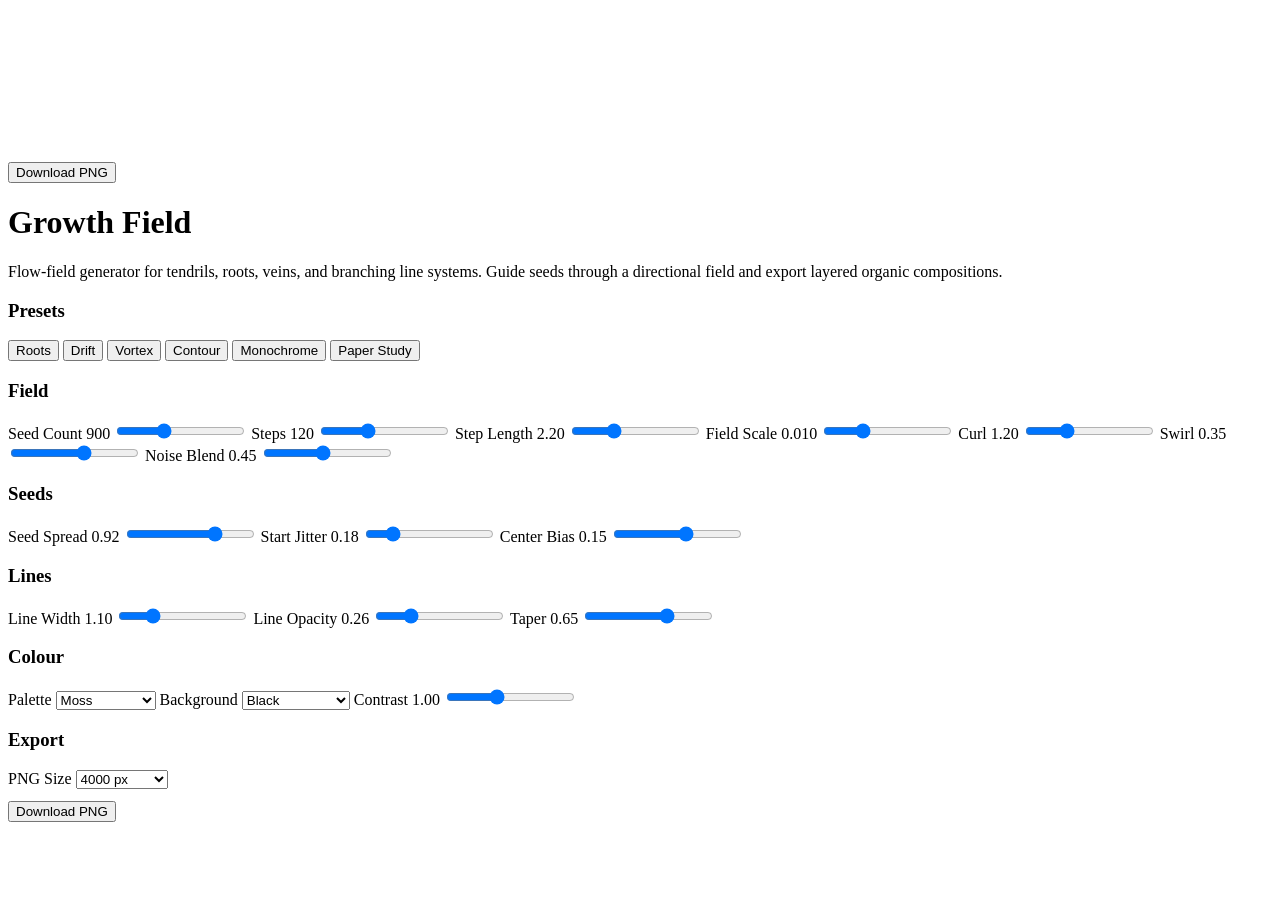
==== growth-field/index.html @ 82cd8185 "Create Growth Field app entry point" ====
<!DOCTYPE html>
<html lang="en">
<head>
  <meta charset="UTF-8" />
  <meta name="viewport" content="width=device-width, initial-scale=1.0" />
  <title>Growth Field</title>
  <link rel="stylesheet" href="styles.css" />
</head>
<body>
  <div class="preview-panel">
    <div class="preview-stage">
      <canvas id="canvas"></canvas>
    </div>

    <div class="mobile-preview-actions">
      <div class="row">
        <button type="button" id="downloadPngTop">Download PNG</button>
      </div>
    </div>
  </div>

  <div id="controls">
    <h1>Growth Field</h1>
    <div class="sub">
      Flow-field generator for tendrils, roots, veins, and branching line systems.
      Guide seeds through a directional field and export layered organic compositions.
    </div>

    <div class="group">
      <h3>Presets</h3>
      <div class="preset-grid">
        <button type="button" data-preset="roots">Roots</button>
        <button type="button" data-preset="drift">Drift</button>
        <button type="button" data-preset="vortex">Vortex</button>
        <button type="button" data-preset="contour">Contour</button>
        <button type="button" data-preset="mono">Monochrome</button>
        <button type="button" data-preset="paper">Paper Study</button>
      </div>
    </div>

    <div class="group">
      <h3>Field</h3>

      <label>
        Seed Count
        <span class="value" id="seedCountVal">900</span>
      </label>
      <input type="range" id="seedCount" min="80" max="2400" step="20" value="900" />

      <label>
        Steps
        <span class="value" id="stepsVal">120</span>
      </label>
      <input type="range" id="steps" min="20" max="300" step="5" value="120" />

      <label>
        Step Length
        <span class="value" id="stepLengthVal">2.20</span>
      </label>
      <input type="range" id="stepLength" min="0.5" max="6" step="0.1" value="2.2" />

      <label>
        Field Scale
        <span class="value" id="fieldScaleVal">0.010</span>
      </label>
      <input type="range" id="fieldScale" min="0.002" max="0.03" step="0.001" value="0.010" />

      <label>
        Curl
        <span class="value" id="curlVal">1.20</span>
      </label>
      <input type="range" id="curl" min="0" max="4" step="0.05" value="1.20" />

      <label>
        Swirl
        <span class="value" id="swirlVal">0.35</span>
      </label>
      <input type="range" id="swirl" min="-2" max="2" step="0.05" value="0.35" />

      <label>
        Noise Blend
        <span class="value" id="noiseVal">0.45</span>
      </label>
      <input type="range" id="noise" min="0" max="1" step="0.02" value="0.45" />
    </div>

    <div class="group">
      <h3>Seeds</h3>

      <label>
        Seed Spread
        <span class="value" id="spreadVal">0.92</span>
      </label>
      <input type="range" id="spread" min="0.2" max="1.2" step="0.01" value="0.92" />

      <label>
        Start Jitter
        <span class="value" id="startJitterVal">0.18</span>
      </label>
      <input type="range" id="startJitter" min="0" max="1" step="0.02" value="0.18" />

      <label>
        Center Bias
        <span class="value" id="centerBiasVal">0.15</span>
      </label>
      <input type="range" id="centerBias" min="-1" max="1" step="0.02" value="0.15" />
    </div>

    <div class="group">
      <h3>Lines</h3>

      <label>
        Line Width
        <span class="value" id="lineWidthVal">1.10</span>
      </label>
      <input type="range" id="lineWidth" min="0.2" max="4" step="0.05" value="1.10" />

      <label>
        Line Opacity
        <span class="value" id="lineOpacityVal">0.26</span>
      </label>
      <input type="range" id="lineOpacity" min="0.02" max="1" step="0.02" value="0.26" />

      <label>
        Taper
        <span class="value" id="taperVal">0.65</span>
      </label>
      <input type="range" id="taper" min="0" max="1" step="0.02" value="0.65" />
    </div>

    <div class="group">
      <h3>Colour</h3>

      <label>
        Palette
      </label>
      <select id="palette">
        <option value="moss" selected>Moss</option>
        <option value="ember">Ember</option>
        <option value="ocean">Ocean</option>
        <option value="bone">Bone</option>
        <option value="mono">Monochrome</option>
      </select>

      <label>
        Background
      </label>
      <select id="background">
        <option value="black" selected>Black</option>
        <option value="charcoal">Dark Charcoal</option>
        <option value="paper">Warm Paper</option>
        <option value="transparent">Transparent</option>
      </select>

      <label>
        Contrast
        <span class="value" id="contrastVal">1.00</span>
      </label>
      <input type="range" id="contrast" min="0.5" max="1.8" step="0.05" value="1.00" />
    </div>

    <div class="group">
      <h3>Export</h3>

      <label>
        PNG Size
      </label>
      <select id="exportSize">
        <option value="screen">Screen size</option>
        <option value="2000">2000 px</option>
        <option value="3000">3000 px</option>
        <option value="4000" selected>4000 px</option>
        <option value="6000">6000 px</option>
      </select>

      <div class="row" style="margin-top: 12px;">
        <button type="button" id="downloadPng">Download PNG</button>
      </div>
    </div>
  </div>

  <script src="app.js"></script>
</body>
</html>
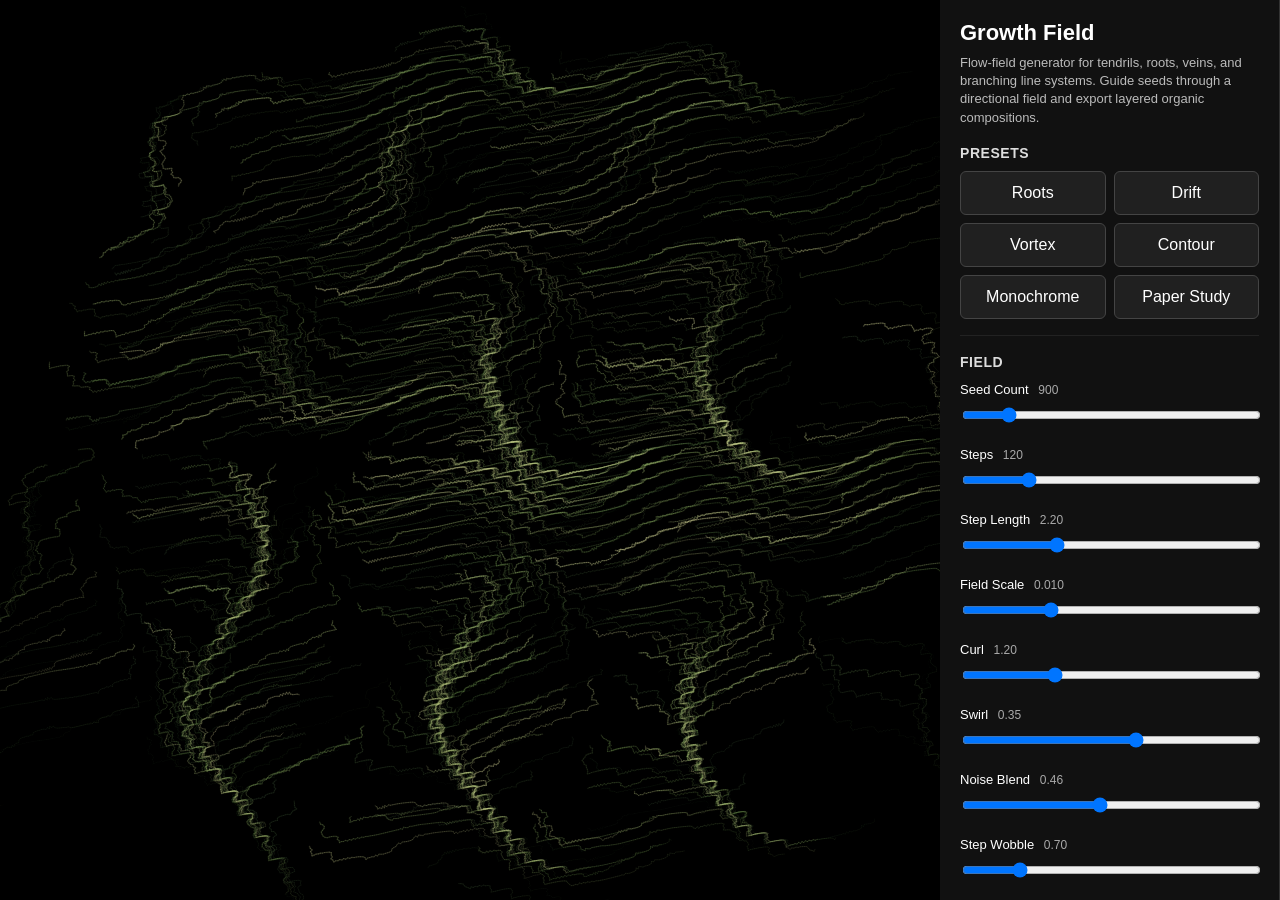
==== commit b2552095: "update shading and look petals" ====
--- a/growth-field/index.html
+++ b/growth-field/index.html
@@ -45,13 +45,13 @@
         Seed Count
         <span class="value" id="seedCountVal">900</span>
       </label>
-      <input type="range" id="seedCount" min="80" max="2400" step="20" value="900" />
+      <input type="range" id="seedCount" min="80" max="6000" step="20" value="900" />
 
       <label>
         Steps
         <span class="value" id="stepsVal">120</span>
       </label>
-      <input type="range" id="steps" min="20" max="300" step="5" value="120" />
+      <input type="range" id="steps" min="20" max="500" step="5" value="120" />
 
       <label>
         Step Length
@@ -82,6 +82,18 @@
         <span class="value" id="noiseVal">0.45</span>
       </label>
       <input type="range" id="noise" min="0" max="1" step="0.02" value="0.45" />
+
+      <label>
+        Step Wobble
+        <span class="value" id="stepWobbleVal">0.70</span>
+      </label>
+      <input type="range" id="stepWobble" min="0" max="4" step="0.05" value="0.70" />
+
+      <label>
+        Wobble Frequency
+        <span class="value" id="stepWobbleFrequencyVal">0.25</span>
+      </label>
+      <input type="range" id="stepWobbleFrequency" min="0.02" max="1" step="0.01" value="0.25" />
     </div>
 
     <div class="group">
@@ -104,6 +116,18 @@
         <span class="value" id="centerBiasVal">0.15</span>
       </label>
       <input type="range" id="centerBias" min="-1" max="1" step="0.02" value="0.15" />
+
+      <label>
+        Origin X
+        <span class="value" id="originXVal">0.50</span>
+      </label>
+      <input type="range" id="originX" min="0.15" max="0.85" step="0.01" value="0.50" />
+
+      <label>
+        Origin Y
+        <span class="value" id="originYVal">0.50</span>
+      </label>
+      <input type="range" id="originY" min="0.15" max="0.85" step="0.01" value="0.50" />
     </div>
 
     <div class="group">
@@ -119,13 +143,30 @@
         Line Opacity
         <span class="value" id="lineOpacityVal">0.26</span>
       </label>
-      <input type="range" id="lineOpacity" min="0.02" max="1" step="0.02" value="0.26" />
+      <input type="range" id="lineOpacity" min="0.005" max="1" step="0.005" value="0.26" />
 
       <label>
         Taper
         <span class="value" id="taperVal">0.65</span>
       </label>
       <input type="range" id="taper" min="0" max="1" step="0.02" value="0.65" />
+
+      <label class="checkbox">
+        <input type="checkbox" id="veinTexture" checked />
+        Vein texture pass
+      </label>
+
+      <label>
+        Vein Offset
+        <span class="value" id="veinOffsetVal">0.80</span>
+      </label>
+      <input type="range" id="veinOffset" min="0" max="3" step="0.05" value="0.80" />
+
+      <label>
+        Vein Opacity
+        <span class="value" id="veinOpacityVal">0.30</span>
+      </label>
+      <input type="range" id="veinOpacity" min="0" max="1" step="0.05" value="0.30" />
     </div>
 
     <div class="group">
--- a/growth-field/styles.css
+++ b/growth-field/styles.css
@@ -0,0 +1,263 @@
+:root {
+  --panel-w: 340px;
+  --line: #222;
+}
+
+* {
+  box-sizing: border-box;
+}
+
+html,
+body {
+  margin: 0;
+  width: 100%;
+  min-height: 100%;
+  background: #000;
+  color: #fff;
+  font-family: Arial, sans-serif;
+}
+
+body {
+  display: flex;
+  min-height: 100vh;
+  overflow: hidden;
+}
+
+.preview-panel {
+  flex: 1 1 auto;
+  min-width: 0;
+  display: flex;
+  flex-direction: column;
+  align-items: center;
+  justify-content: center;
+  background: #000;
+}
+
+#controls {
+  width: var(--panel-w);
+  height: 100vh;
+  padding: 20px;
+  background: #111;
+  border-right: 1px solid #333;
+  overflow-y: auto;
+  overflow-x: hidden;
+  flex: 0 0 var(--panel-w);
+  -webkit-overflow-scrolling: touch;
+}
+
+.mobile-preview-actions {
+  display: none;
+}
+
+.preview-stage {
+  width: 100%;
+  height: 100%;
+  display: flex;
+  align-items: center;
+  justify-content: center;
+}
+
+h1 {
+  margin: 0 0 8px 0;
+  font-size: 22px;
+}
+
+.sub {
+  font-size: 13px;
+  color: #bbb;
+  margin-bottom: 18px;
+  line-height: 1.4;
+}
+
+.group {
+  margin-bottom: 18px;
+  padding-bottom: 16px;
+  border-bottom: 1px solid var(--line);
+}
+
+.group:last-child {
+  border-bottom: none;
+}
+
+h3 {
+  margin: 0 0 10px 0;
+  font-size: 14px;
+  color: #ddd;
+  text-transform: uppercase;
+  letter-spacing: 0.04em;
+}
+
+label {
+  display: block;
+  margin-top: 12px;
+  font-size: 13px;
+}
+
+.row {
+  display: flex;
+  gap: 8px;
+  align-items: center;
+}
+
+.row > * {
+  flex: 1;
+}
+
+input[type="range"],
+select,
+button {
+  width: 100%;
+}
+
+input[type="range"] {
+  min-height: 32px;
+  touch-action: pan-y;
+}
+
+.value {
+  color: #aaa;
+  font-size: 12px;
+  margin-left: 6px;
+}
+
+select,
+button {
+  background: #1a1a1a;
+  color: white;
+  border: 1px solid #444;
+  padding: 10px;
+  border-radius: 6px;
+  min-height: 44px;
+  font-size: 16px;
+}
+
+button {
+  cursor: pointer;
+  background: #202020;
+}
+
+button:hover {
+  background: #2a2a2a;
+}
+
+.preset-grid {
+  display: grid;
+  grid-template-columns: 1fr 1fr;
+  gap: 8px;
+}
+
+canvas {
+  display: block;
+  width: calc(100vw - var(--panel-w));
+  height: 100vh;
+  flex: 0 0 calc(100vw - var(--panel-w));
+  background: #000;
+}
+
+@media (max-width: 900px) {
+  body {
+    display: block;
+    min-height: 100%;
+    overflow-x: hidden;
+    overflow-y: auto;
+  }
+
+  .preview-panel {
+    position: sticky;
+    top: 0;
+    z-index: 30;
+    display: block;
+    padding: 10px 12px 10px;
+    background: rgba(0, 0, 0, 0.96);
+    border-bottom: 1px solid #1f1f1f;
+    transition: padding 0.2s ease;
+  }
+
+  .preview-stage {
+    width: 100%;
+    height: auto;
+  }
+
+  canvas {
+    display: block;
+    width: min(100%, 560px);
+    height: auto;
+    aspect-ratio: 1 / 1;
+    flex: none;
+    margin: 0 auto;
+    transition: width 0.22s ease;
+  }
+
+  body.scrolled-mobile .preview-panel {
+    padding: 8px 12px 8px;
+  }
+
+  body.scrolled-mobile canvas {
+    width: min(100%, 320px);
+  }
+
+  #controls {
+    width: 100%;
+    height: auto;
+    border-right: none;
+    padding: 16px 12px 28px;
+    overflow: visible;
+    flex: none;
+    touch-action: pan-y;
+  }
+
+  .mobile-preview-actions {
+    display: block;
+    width: min(100%, 560px);
+    margin: 12px auto 0;
+    transition: width 0.22s ease, margin 0.22s ease;
+  }
+
+  body.scrolled-mobile .mobile-preview-actions {
+    width: min(100%, 320px);
+    margin-top: 8px;
+  }
+
+  .mobile-preview-actions button {
+    min-height: 42px;
+    font-size: 15px;
+  }
+
+  label {
+    margin-top: 14px;
+  }
+
+  input[type="range"] {
+    margin-top: 6px;
+    margin-bottom: 12px;
+    min-height: 36px;
+  }
+
+  body.is-scrolling-slider input[type="range"] {
+    pointer-events: none;
+  }
+
+  .preset-grid {
+    grid-template-columns: 1fr 1fr;
+    gap: 10px;
+  }
+
+  .group {
+    margin-bottom: 14px;
+    border-bottom: none;
+    background: #111;
+    border: 1px solid #242424;
+    border-radius: 12px;
+    padding: 14px;
+  }
+
+  h1 {
+    font-size: 20px;
+  }
+
+  .sub,
+  .value,
+  label {
+    font-size: 14px;
+  }
+}
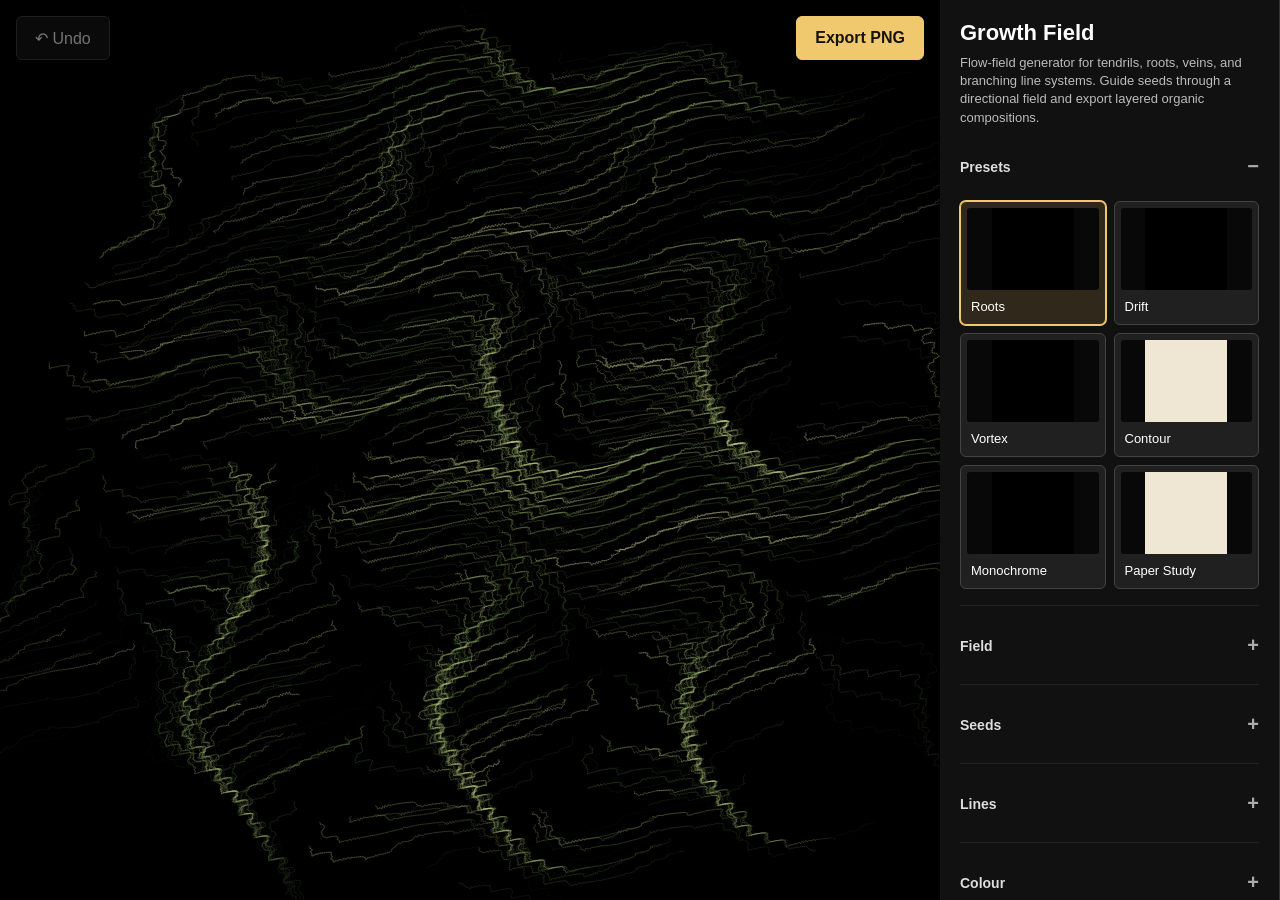
==== commit a21125eb: "Add collapsible editor controls, visual presets, export toolbar and undo" ====
--- a/growth-field/index.html
+++ b/growth-field/index.html
@@ -5,6 +5,7 @@
   <meta name="viewport" content="width=device-width, initial-scale=1.0" />
   <title>Growth Field</title>
   <link rel="stylesheet" href="styles.css" />
+  <link rel="stylesheet" href="../shared/editor.css" />
 </head>
 <body>
   <div class="preview-panel">
@@ -221,5 +222,6 @@
   </div>
 
   <script src="app.js"></script>
+  <script src="../shared/editor.js"></script>
 </body>
 </html>
--- a/shared/editor.css
+++ b/shared/editor.css
@@ -0,0 +1,49 @@
+.preview-panel { position: relative; }
+.editor-toolbar {
+  position: absolute;
+  z-index: 40;
+  top: 16px;
+  left: 16px;
+  right: 16px;
+  display: flex;
+  justify-content: space-between;
+  gap: 12px;
+  pointer-events: none;
+}
+.editor-toolbar button {
+  width: auto;
+  min-height: 44px;
+  padding: 10px 18px;
+  pointer-events: auto;
+  background: #171717;
+  box-shadow: 0 2px 12px #0008;
+}
+.editor-toolbar .primary-action { background: #f0c86e; color: #17130a; border-color: #f0c86e; font-weight: 600; }
+button:disabled { opacity: .45; cursor: default; }
+button:focus-visible, summary:focus-visible { outline: 2px solid #f0c86e; outline-offset: 3px; }
+.control-section > summary {
+  cursor: pointer;
+  min-height: 44px;
+  display: flex;
+  align-items: center;
+  justify-content: space-between;
+  gap: 12px;
+  list-style: none;
+  font-size: 14px;
+  font-weight: 600;
+  color: #ddd;
+}
+.control-section > summary::-webkit-details-marker { display: none; }
+.control-section > summary::after { content: '+'; font-size: 20px; color: #aaa; }
+.control-section[open] > summary::after { content: '−'; }
+.control-section[open] > summary { margin-bottom: 12px; }
+.preset-grid button { padding: 6px; overflow: hidden; font-size: 13px; text-align: left; }
+.preset-grid img { display: block; width: 100%; height: 82px; object-fit: contain; background: #080808; border-radius: 3px; }
+.preset-grid span { display: block; padding: 9px 4px 4px; }
+.preset-grid [aria-pressed=true] { border-color: #f0c86e; background: #30291b; box-shadow: 0 0 0 1px #f0c86e; }
+@media (max-width: 900px) {
+  .preview-panel { position: sticky; padding-top: 62px; }
+  body.scrolled-mobile .preview-panel { padding-top: 62px; }
+  .editor-toolbar { top: 10px; left: 12px; right: 12px; }
+  .control-section { padding: 8px 14px; }
+}
